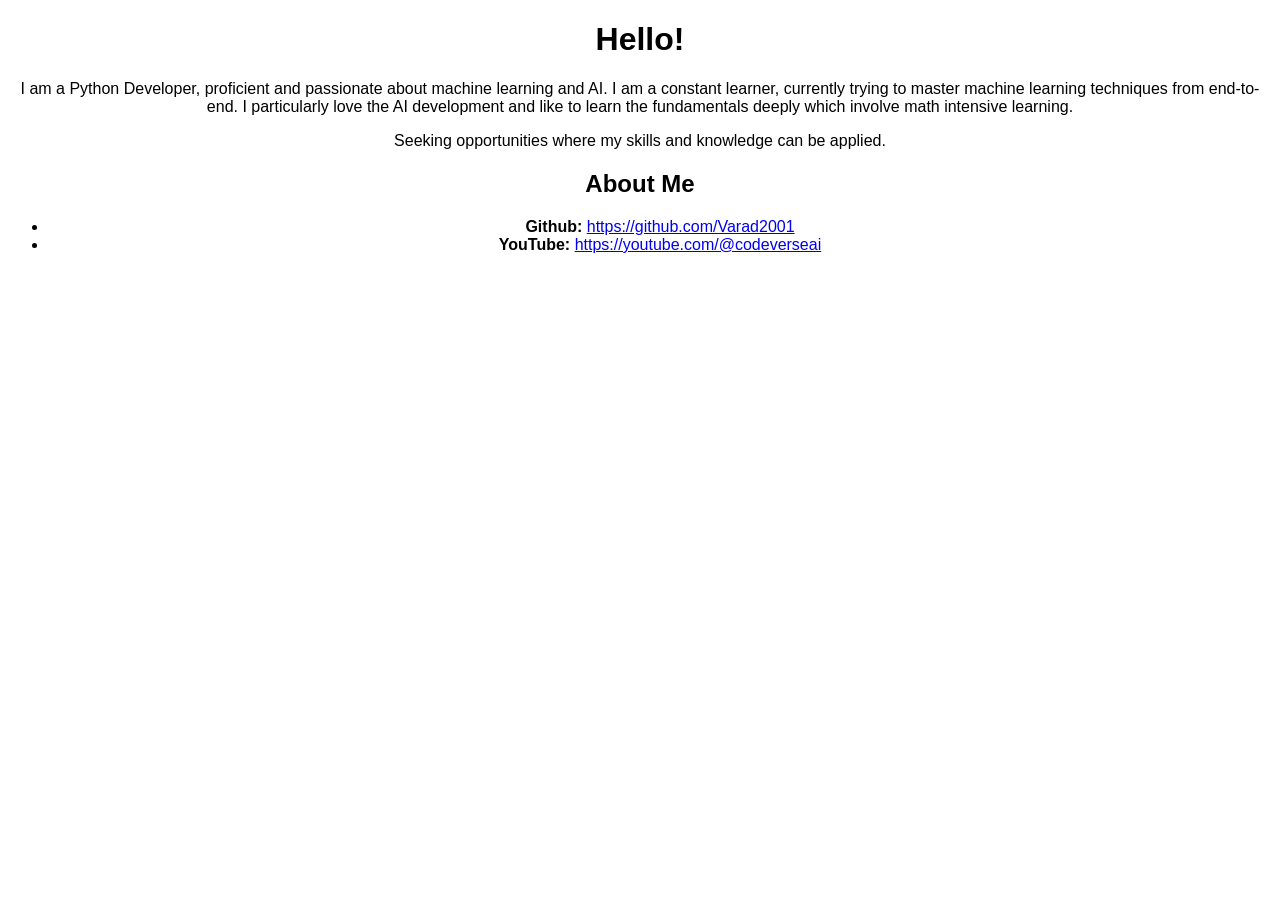
==== index.html @ f90049b8 "basic" ====
<!DOCTYPE html>
<html lang="en">
<head>
    <meta charset="UTF-8">
    <meta name="viewport" content="width=device-width, initial-scale=1.0">
    <title>Varad's Portfolio</title>
    <style>
        body {
            font-family: Arial, sans-serif;
            text-align: center;
        }
    </style>
</head>
<body>
    <h1>Hello!</h1>
    <p>I am a Python Developer, proficient and passionate about machine learning and AI. I am a constant learner, currently trying to master machine learning techniques from end-to-end. I particularly love the AI development and like to learn the fundamentals deeply which involve math intensive learning.</p>
    <p>Seeking opportunities where my skills and knowledge can be applied.</p>
    <h2>About Me</h2>
    <ul>
        <li><strong>Github:</strong> <a href="https://github.com/Varad2001">https://github.com/Varad2001</a></li>
        <li><strong>YouTube:</strong> <a href="https://youtube.com/@codeverseai">https://youtube.com/@codeverseai</a></li>
    </ul>
</body>
</html>
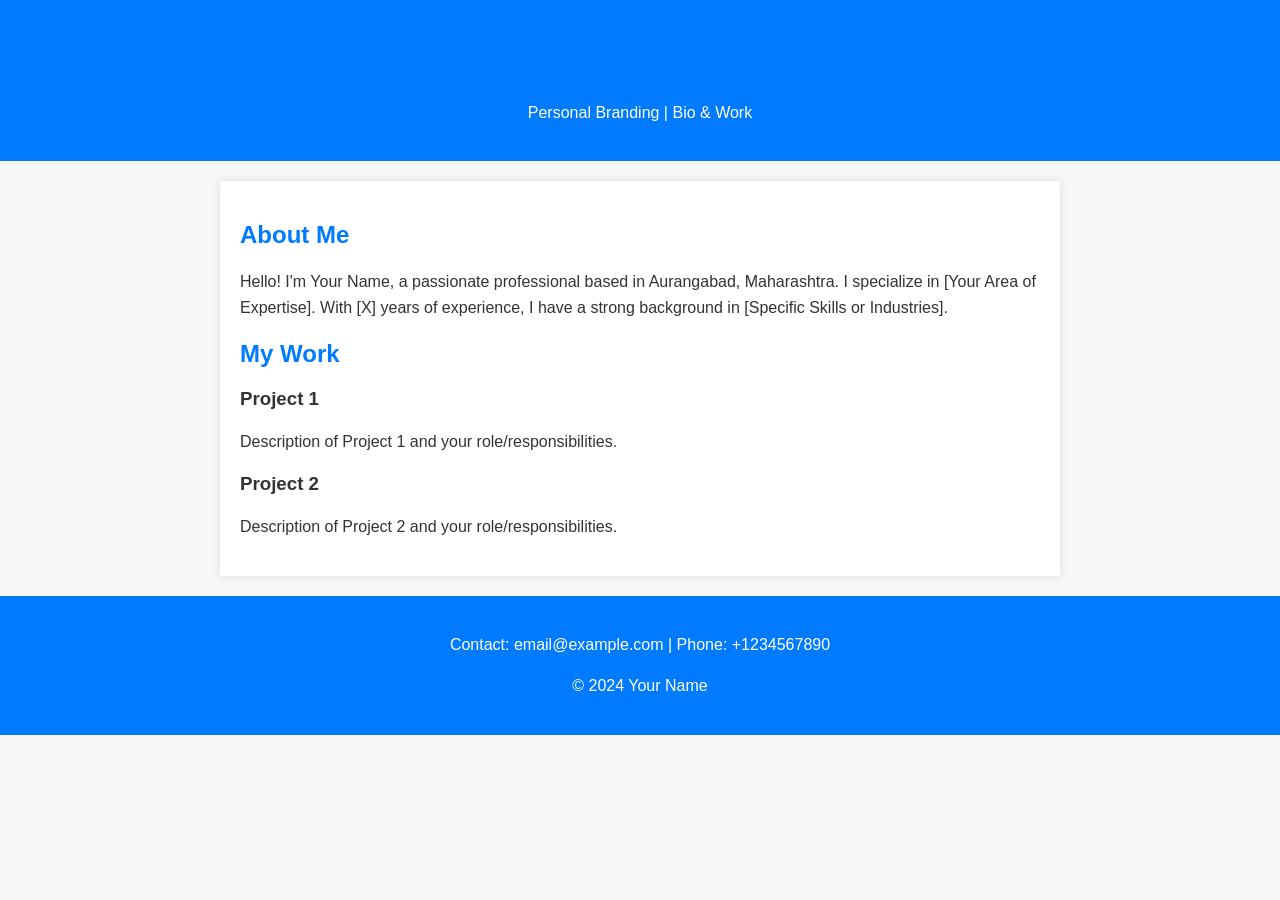
==== commit b72fd7e8: "basic" ====
--- a/index.html
+++ b/index.html
@@ -3,22 +3,73 @@
 <head>
     <meta charset="UTF-8">
     <meta name="viewport" content="width=device-width, initial-scale=1.0">
-    <title>Varad's Portfolio</title>
+    <title>Your Name - Personal Branding</title>
     <style>
         body {
             font-family: Arial, sans-serif;
+            margin: 0;
+            padding: 0;
+            background-color: #f7f7f7;
+            color: #333;
+        }
+        header {
+            background-color: #007bff;
+            color: #fff;
+            padding: 20px;
             text-align: center;
+        }
+        .container {
+            max-width: 800px;
+            margin: 20px auto;
+            padding: 20px;
+            background-color: #fff;
+            box-shadow: 0 0 10px rgba(0, 0, 0, 0.1);
+        }
+        h1, h2 {
+            color: #007bff;
+        }
+        p {
+            line-height: 1.6;
+        }
+        footer {
+            text-align: center;
+            padding: 20px;
+            background-color: #007bff;
+            color: #fff;
         }
     </style>
 </head>
 <body>
-    <h1>Hello!</h1>
-    <p>I am a Python Developer, proficient and passionate about machine learning and AI. I am a constant learner, currently trying to master machine learning techniques from end-to-end. I particularly love the AI development and like to learn the fundamentals deeply which involve math intensive learning.</p>
-    <p>Seeking opportunities where my skills and knowledge can be applied.</p>
-    <h2>About Me</h2>
-    <ul>
-        <li><strong>Github:</strong> <a href="https://github.com/Varad2001">https://github.com/Varad2001</a></li>
-        <li><strong>YouTube:</strong> <a href="https://youtube.com/@codeverseai">https://youtube.com/@codeverseai</a></li>
-    </ul>
+
+<header>
+    <h1>Your Name</h1>
+    <p>Personal Branding | Bio & Work</p>
+</header>
+
+<div class="container">
+    <section>
+        <h2>About Me</h2>
+        <p>Hello! I'm Your Name, a passionate professional based in Aurangabad, Maharashtra. I specialize in [Your Area of Expertise]. With [X] years of experience, I have a strong background in [Specific Skills or Industries].</p>
+    </section>
+
+    <section>
+        <h2>My Work</h2>
+        <div>
+            <h3>Project 1</h3>
+            <p>Description of Project 1 and your role/responsibilities.</p>
+        </div>
+        <div>
+            <h3>Project 2</h3>
+            <p>Description of Project 2 and your role/responsibilities.</p>
+        </div>
+        <!-- Add more projects as needed -->
+    </section>
+</div>
+
+<footer>
+    <p>Contact: email@example.com | Phone: +1234567890</p>
+    <p>&copy; 2024 Your Name</p>
+</footer>
+
 </body>
 </html>
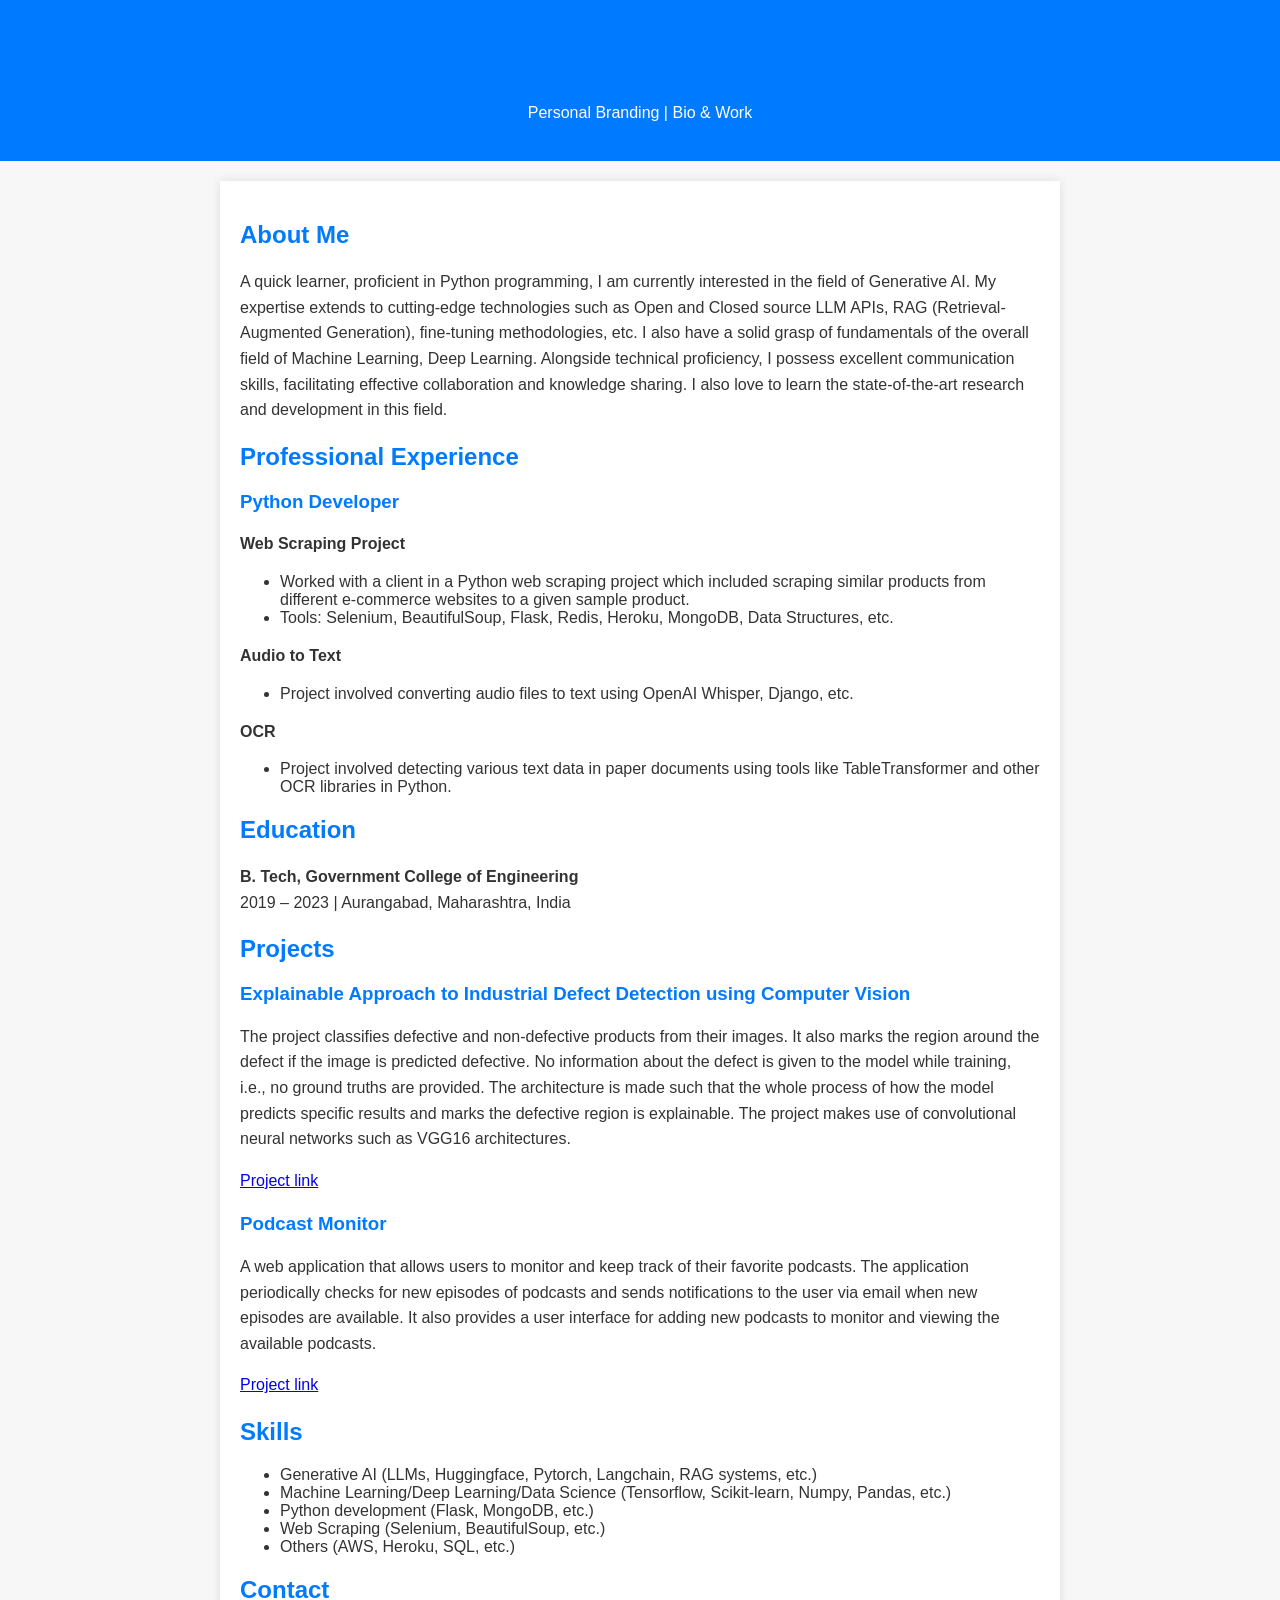
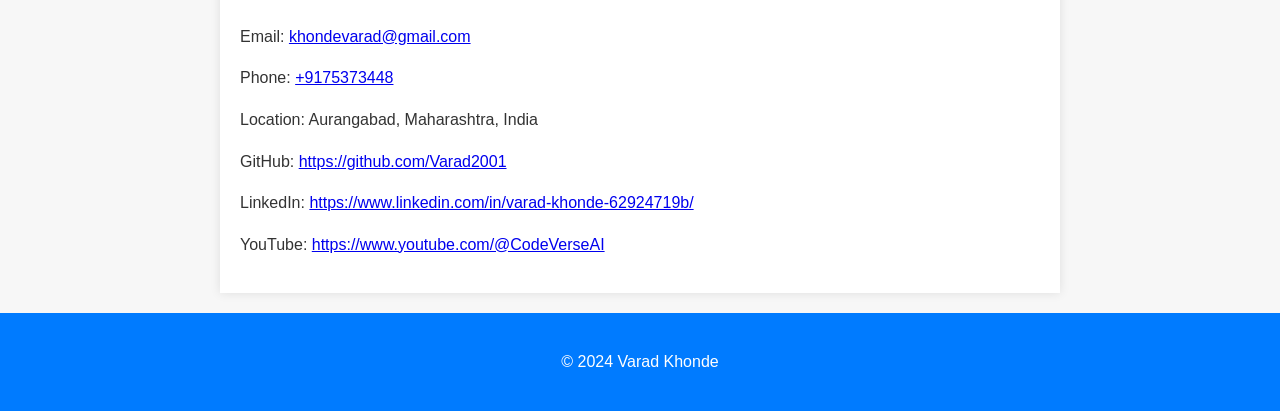
==== commit ca71982c: "basic" ====
--- a/index.html
+++ b/index.html
@@ -3,7 +3,7 @@
 <head>
     <meta charset="UTF-8">
     <meta name="viewport" content="width=device-width, initial-scale=1.0">
-    <title>Your Name - Personal Branding</title>
+    <title>Varad Khonde - Personal Branding</title>
     <style>
         body {
             font-family: Arial, sans-serif;
@@ -25,7 +25,7 @@
             background-color: #fff;
             box-shadow: 0 0 10px rgba(0, 0, 0, 0.1);
         }
-        h1, h2 {
+        h1, h2, h3 {
             color: #007bff;
         }
         p {
@@ -37,38 +37,87 @@
             background-color: #007bff;
             color: #fff;
         }
+        .project, .experience {
+            margin-bottom: 20px;
+        }
     </style>
 </head>
 <body>
 
 <header>
-    <h1>Your Name</h1>
+    <h1>Varad Khonde</h1>
     <p>Personal Branding | Bio & Work</p>
 </header>
 
 <div class="container">
     <section>
         <h2>About Me</h2>
-        <p>Hello! I'm Your Name, a passionate professional based in Aurangabad, Maharashtra. I specialize in [Your Area of Expertise]. With [X] years of experience, I have a strong background in [Specific Skills or Industries].</p>
+        <p>A quick learner, proficient in Python programming, I am currently interested in the field of Generative AI. My expertise extends to cutting-edge technologies such as Open and Closed source LLM APIs, RAG (Retrieval-Augmented Generation), fine-tuning methodologies, etc. I also have a solid grasp of fundamentals of the overall field of Machine Learning, Deep Learning. Alongside technical proficiency, I possess excellent communication skills, facilitating effective collaboration and knowledge sharing. I also love to learn the state-of-the-art research and development in this field.</p>
     </section>
 
     <section>
-        <h2>My Work</h2>
-        <div>
-            <h3>Project 1</h3>
-            <p>Description of Project 1 and your role/responsibilities.</p>
+        <h2>Professional Experience</h2>
+        <div class="experience">
+            <h3>Python Developer</h3>
+            <p><strong>Web Scraping Project</strong></p>
+            <ul>
+                <li>Worked with a client in a Python web scraping project which included scraping similar products from different e-commerce websites to a given sample product.</li>
+                <li>Tools: Selenium, BeautifulSoup, Flask, Redis, Heroku, MongoDB, Data Structures, etc.</li>
+            </ul>
+            <p><strong>Audio to Text</strong></p>
+            <ul>
+                <li>Project involved converting audio files to text using OpenAI Whisper, Django, etc.</li>
+            </ul>
+            <p><strong>OCR</strong></p>
+            <ul>
+                <li>Project involved detecting various text data in paper documents using tools like TableTransformer and other OCR libraries in Python.</li>
+            </ul>
         </div>
-        <div>
-            <h3>Project 2</h3>
-            <p>Description of Project 2 and your role/responsibilities.</p>
+    </section>
+
+    <section>
+        <h2>Education</h2>
+        <p><strong>B. Tech, Government College of Engineering</strong><br>2019 – 2023 | Aurangabad, Maharashtra, India</p>
+    </section>
+
+    <section>
+        <h2>Projects</h2>
+        <div class="project">
+            <h3>Explainable Approach to Industrial Defect Detection using Computer Vision</h3>
+            <p>The project classifies defective and non-defective products from their images. It also marks the region around the defect if the image is predicted defective. No information about the defect is given to the model while training, i.e., no ground truths are provided. The architecture is made such that the whole process of how the model predicts specific results and marks the defective region is explainable. The project makes use of convolutional neural networks such as VGG16 architectures.</p>
+            <p><a href="https://github.com/Varad2001/Defect_detection">Project link</a></p>
         </div>
-        <!-- Add more projects as needed -->
+        <div class="project">
+            <h3>Podcast Monitor</h3>
+            <p>A web application that allows users to monitor and keep track of their favorite podcasts. The application periodically checks for new episodes of podcasts and sends notifications to the user via email when new episodes are available. It also provides a user interface for adding new podcasts to monitor and viewing the available podcasts.</p>
+            <p><a href="https://github.com/Varad2001/PodSum">Project link</a></p>
+        </div>
+    </section>
+
+    <section>
+        <h2>Skills</h2>
+        <ul>
+            <li>Generative AI (LLMs, Huggingface, Pytorch, Langchain, RAG systems, etc.)</li>
+            <li>Machine Learning/Deep Learning/Data Science (Tensorflow, Scikit-learn, Numpy, Pandas, etc.)</li>
+            <li>Python development (Flask, MongoDB, etc.)</li>
+            <li>Web Scraping (Selenium, BeautifulSoup, etc.)</li>
+            <li>Others (AWS, Heroku, SQL, etc.)</li>
+        </ul>
+    </section>
+
+    <section>
+        <h2>Contact</h2>
+        <p>Email: <a href="mailto:khondevarad@gmail.com">khondevarad@gmail.com</a></p>
+        <p>Phone: <a href="tel:+9175373448">+9175373448</a></p>
+        <p>Location: Aurangabad, Maharashtra, India</p>
+        <p>GitHub: <a href="https://github.com/Varad2001">https://github.com/Varad2001</a></p>
+        <p>LinkedIn: <a href="https://www.linkedin.com/in/varad-khonde-62924719b/">https://www.linkedin.com/in/varad-khonde-62924719b/</a></p>
+        <p>YouTube: <a href="https://www.youtube.com/@CodeVerseAI">https://www.youtube.com/@CodeVerseAI</a></p>
     </section>
 </div>
 
 <footer>
-    <p>Contact: email@example.com | Phone: +1234567890</p>
-    <p>&copy; 2024 Your Name</p>
+    <p>&copy; 2024 Varad Khonde</p>
 </footer>
 
 </body>
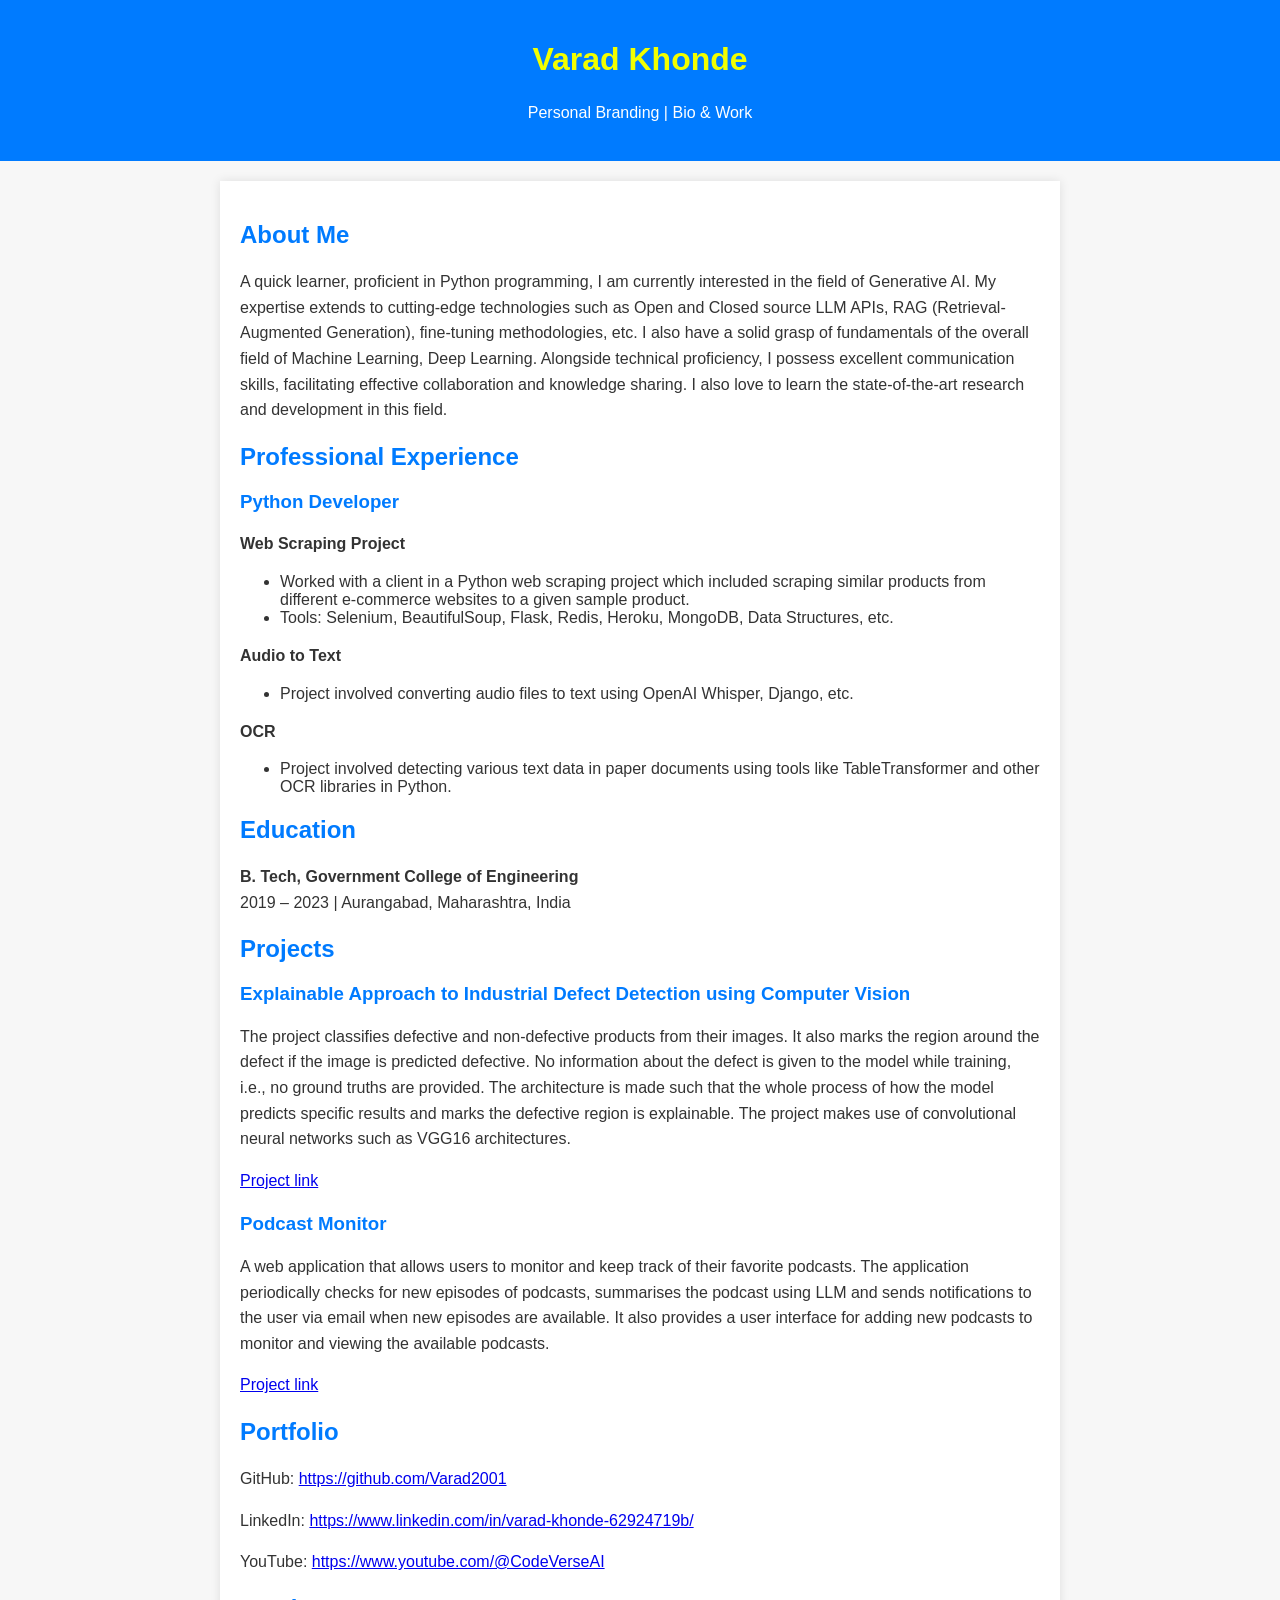
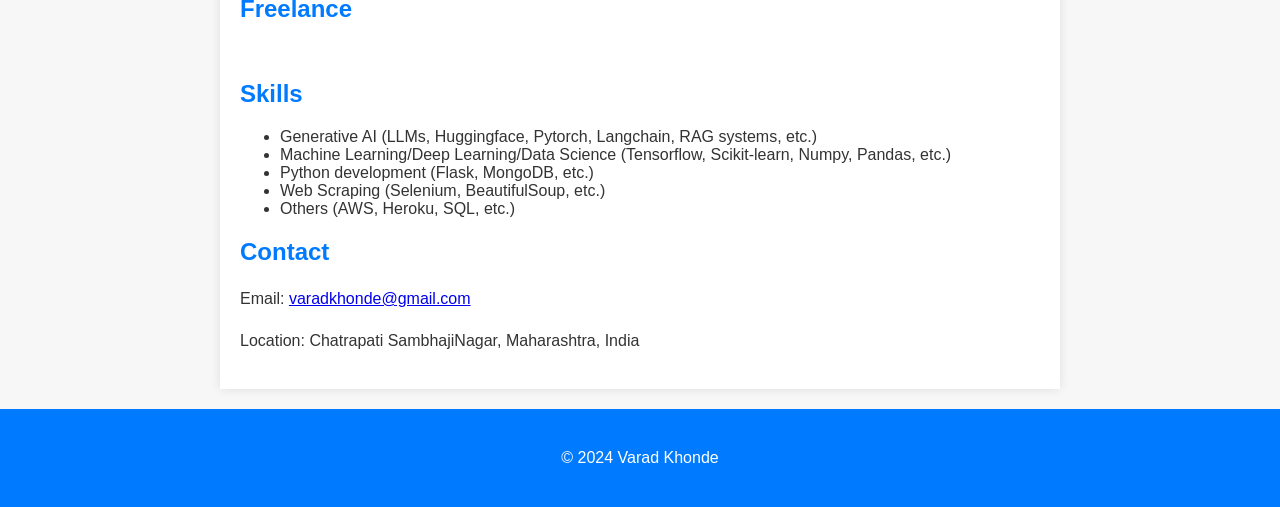
==== commit adfde60e: "fiverr added + layout change" ====
--- a/index.html
+++ b/index.html
@@ -25,7 +25,10 @@
             background-color: #fff;
             box-shadow: 0 0 10px rgba(0, 0, 0, 0.1);
         }
-        h1, h2, h3 {
+        h1 {
+            color: #f2ff00;
+        }
+        h2, h3 {
             color: #007bff;
         }
         p {
@@ -89,10 +92,48 @@
         </div>
         <div class="project">
             <h3>Podcast Monitor</h3>
-            <p>A web application that allows users to monitor and keep track of their favorite podcasts. The application periodically checks for new episodes of podcasts and sends notifications to the user via email when new episodes are available. It also provides a user interface for adding new podcasts to monitor and viewing the available podcasts.</p>
+            <p>A web application that allows users to monitor and keep track of their favorite podcasts. The application periodically checks for new episodes of podcasts, summarises the podcast using LLM and sends notifications to the user via email when new episodes are available. It also provides a user interface for adding new podcasts to monitor and viewing the available podcasts.</p>
             <p><a href="https://github.com/Varad2001/PodSum">Project link</a></p>
         </div>
     </section>
+
+    <section>
+        <h2>Portfolio</h2>
+        <p>GitHub: <a href="https://github.com/Varad2001">https://github.com/Varad2001</a></p>
+        <p>LinkedIn: <a href="https://www.linkedin.com/in/varad-khonde-62924719b/">https://www.linkedin.com/in/varad-khonde-62924719b/</a></p>
+        <p>YouTube: <a href="https://www.youtube.com/@CodeVerseAI">https://www.youtube.com/@CodeVerseAI</a></p>
+    </section>
+
+
+
+    <section>
+        <h2>Freelance</h2>
+        <p>
+            <!-- Put this code anywhere in the body of your page where you want the badge to show up. -->
+
+<div itemscope itemtype='http://schema.org/Person' class='fiverr-seller-widget' style='display: inline-block;'>
+    <a itemprop='url' href=https://www.fiverr.com/varadkhonde rel="nofollow" target="_blank" style='display: inline-block;'>
+       <div class='fiverr-seller-content' id='fiverr-seller-widget-content-1f88afc5-3b7d-4721-945a-3356695b4ba5' itemprop='contentURL' style='display: none;'></div>
+       <div id='fiverr-widget-seller-data' style='display: none;'>
+           <div itemprop='name' >varadkhonde</div>
+           <div itemscope itemtype='http://schema.org/Organization'><span itemprop='name'>Fiverr</span></div>
+           <div itemprop='jobtitle'>Seller</div>
+           <div itemprop='description'>Hey there! I'm Varad Khonde, a Python developer with experience of more than 3 years. I have in depth knowledge of Python. I have worked in many domains such as Generative AI(mostly LLMs), Deep learning and conventional ML solutions, also as web scraping, automation scripts, APIs creation, etc. 
+In brief, I have worked on a variety of tasks and projects in Python. 
+Apart from that, I am fluent in English. And most importantly, I write neat, well documented and scalable code. 
+Let us connect!</div>
+       </div>
+   </a>
+</div>
+
+<script id='fiverr-seller-widget-script-1f88afc5-3b7d-4721-945a-3356695b4ba5' src='https://widgets.fiverr.com/api/v1/seller/varadkhonde?widget_id=1f88afc5-3b7d-4721-945a-3356695b4ba5' data-config='{"category_name":"Programming \u0026 Tech"}' async='true' defer='true'></script>
+
+        </p>
+    </section>
+
+
+
+    
 
     <section>
         <h2>Skills</h2>
@@ -107,12 +148,9 @@
 
     <section>
         <h2>Contact</h2>
-        <p>Email: <a href="mailto:khondevarad@gmail.com">khondevarad@gmail.com</a></p>
-        <p>Phone: <a href="tel:+9175373448">+9175373448</a></p>
-        <p>Location: Aurangabad, Maharashtra, India</p>
-        <p>GitHub: <a href="https://github.com/Varad2001">https://github.com/Varad2001</a></p>
-        <p>LinkedIn: <a href="https://www.linkedin.com/in/varad-khonde-62924719b/">https://www.linkedin.com/in/varad-khonde-62924719b/</a></p>
-        <p>YouTube: <a href="https://www.youtube.com/@CodeVerseAI">https://www.youtube.com/@CodeVerseAI</a></p>
+        <p>Email: <a href="mailto:khondevarad@gmail.com">varadkhonde@gmail.com</a></p>
+        <p>Location: Chatrapati SambhajiNagar, Maharashtra, India</p>
+        
     </section>
 </div>
 
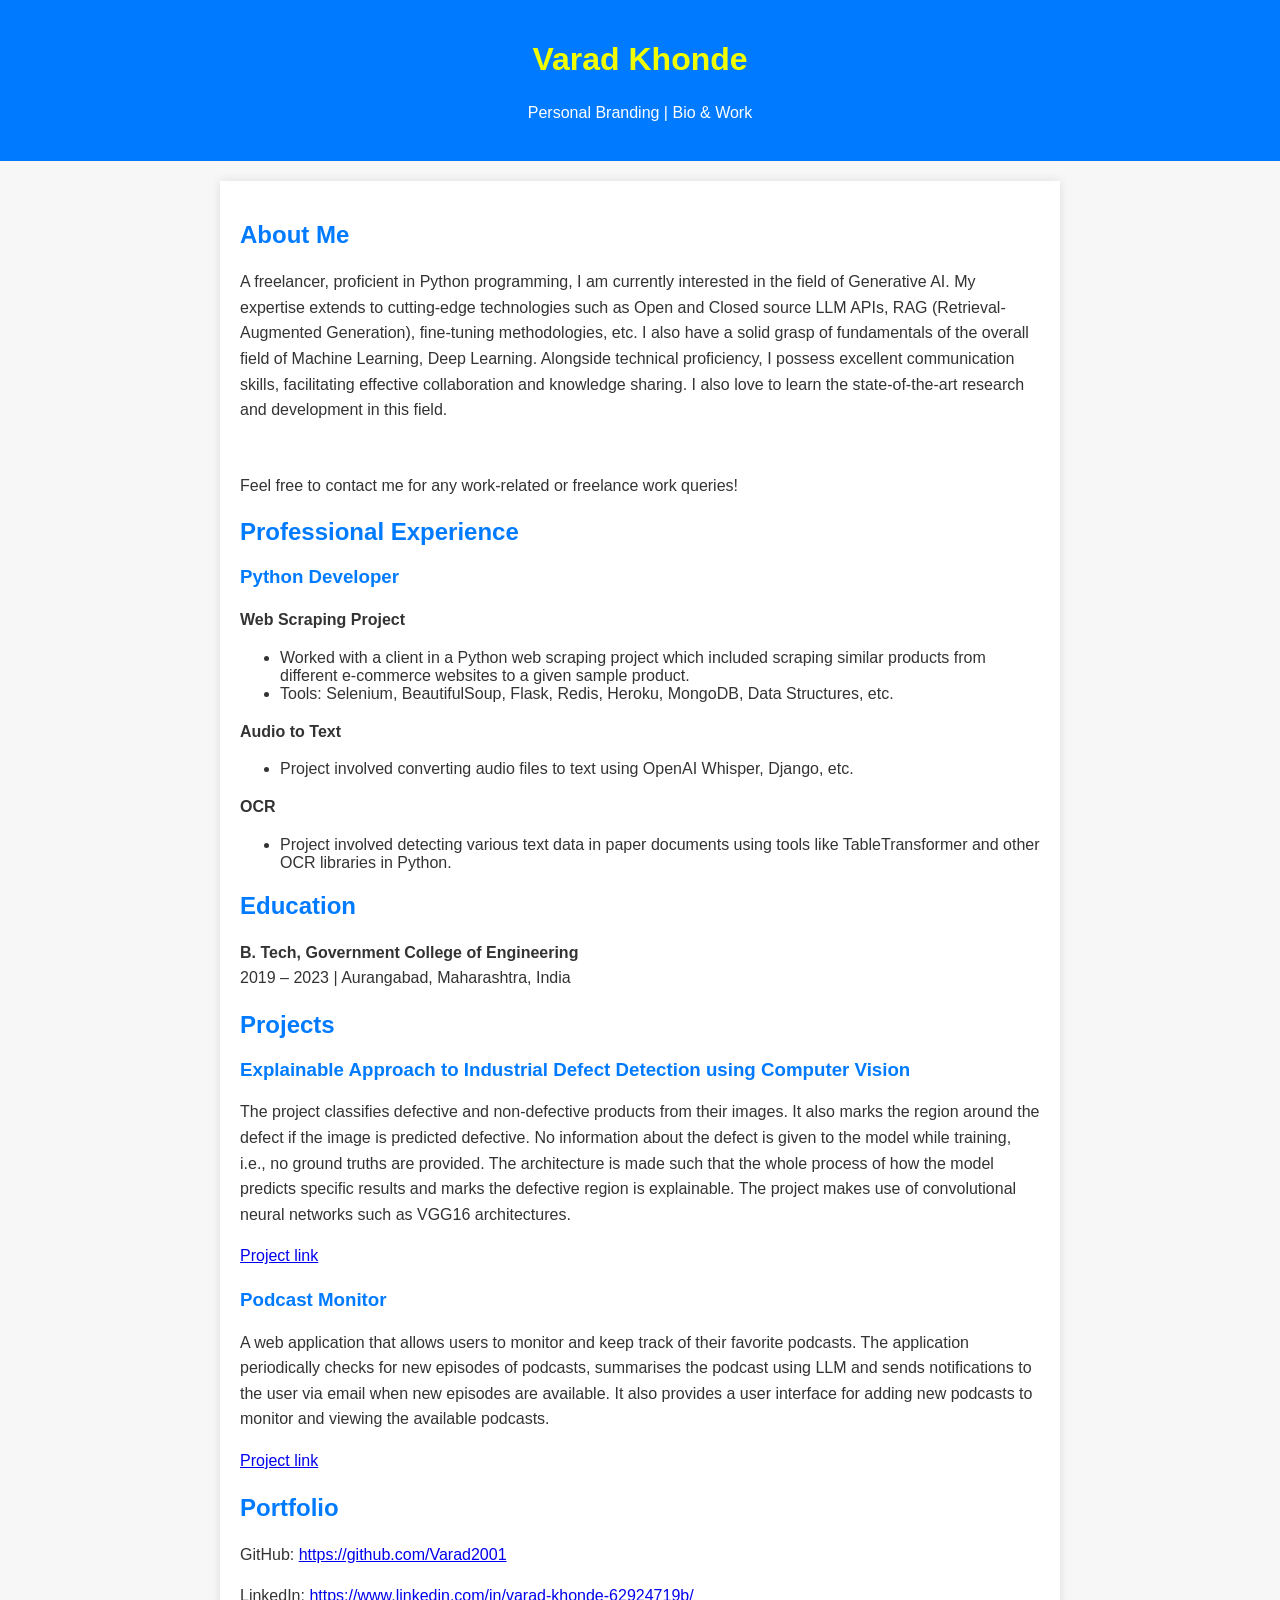
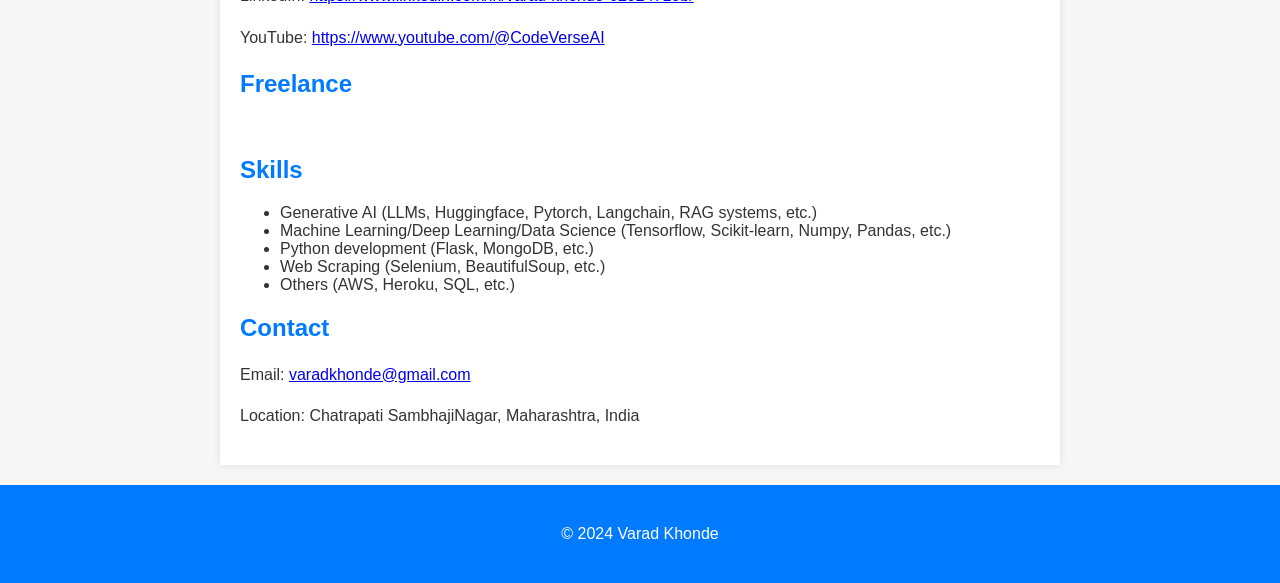
==== commit b0dd2199: "freelance line added" ====
--- a/index.html
+++ b/index.html
@@ -55,7 +55,9 @@
 <div class="container">
     <section>
         <h2>About Me</h2>
-        <p>A quick learner, proficient in Python programming, I am currently interested in the field of Generative AI. My expertise extends to cutting-edge technologies such as Open and Closed source LLM APIs, RAG (Retrieval-Augmented Generation), fine-tuning methodologies, etc. I also have a solid grasp of fundamentals of the overall field of Machine Learning, Deep Learning. Alongside technical proficiency, I possess excellent communication skills, facilitating effective collaboration and knowledge sharing. I also love to learn the state-of-the-art research and development in this field.</p>
+        <p>A freelancer, proficient in Python programming, I am currently interested in the field of Generative AI. My expertise extends to cutting-edge technologies such as Open and Closed source LLM APIs, RAG (Retrieval-Augmented Generation), fine-tuning methodologies, etc. I also have a solid grasp of fundamentals of the overall field of Machine Learning, Deep Learning. Alongside technical proficiency, I possess excellent communication skills, facilitating effective collaboration and knowledge sharing. I also love to learn the state-of-the-art research and development in this field.</p>
+    <br>
+        <p> Feel free to contact me for any work-related or freelance work queries!</p>
     </section>
 
     <section>
@@ -133,7 +135,7 @@
 
 
 
-    
+
 
     <section>
         <h2>Skills</h2>
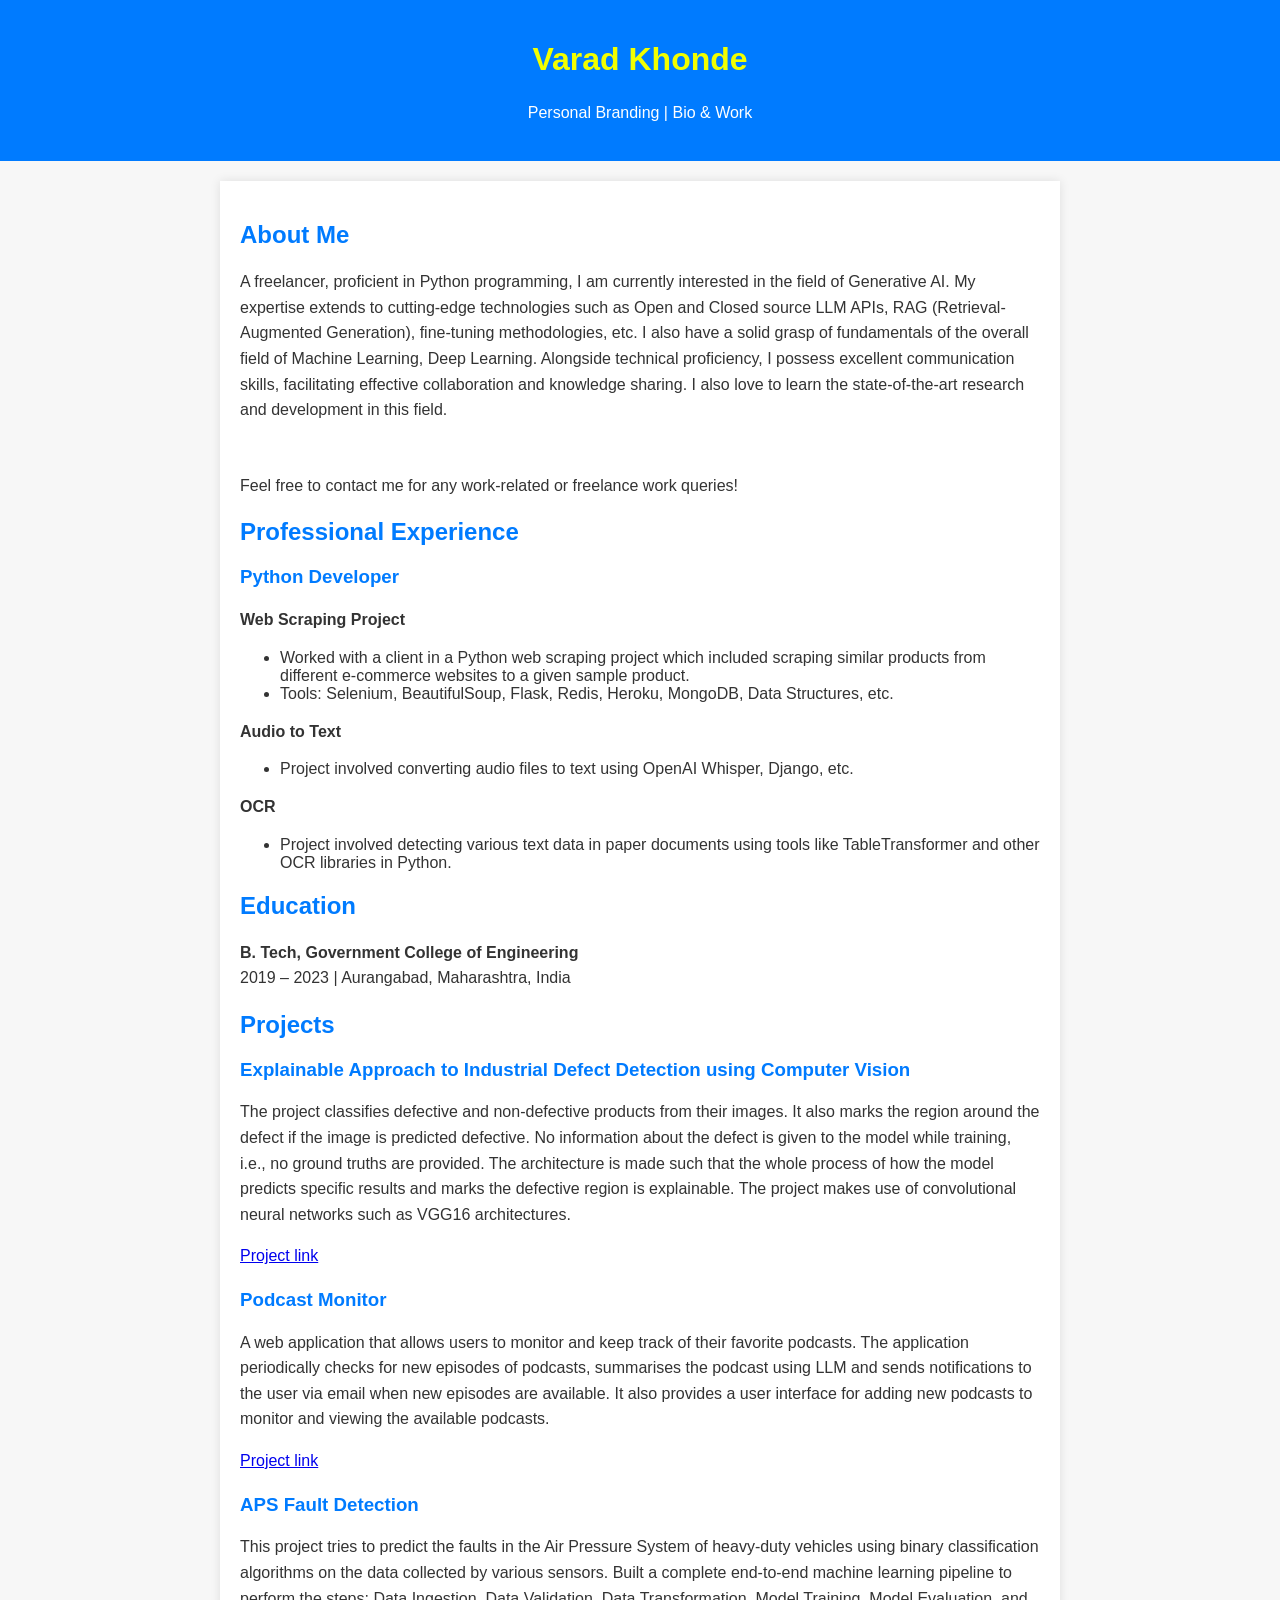
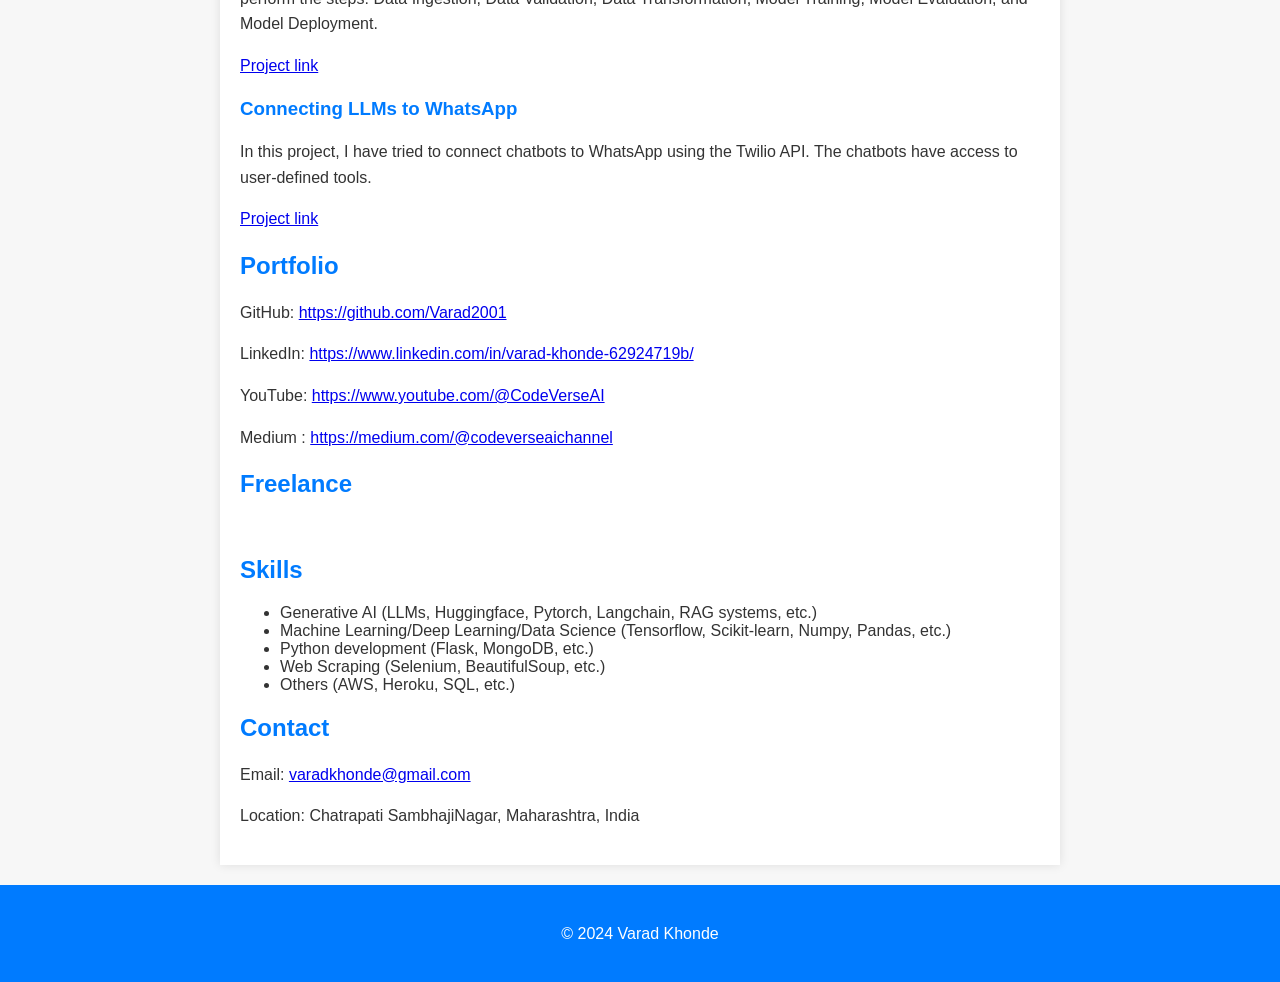
==== commit 14c7b7fc: "new projects added" ====
--- a/index.html
+++ b/index.html
@@ -97,6 +97,17 @@
             <p>A web application that allows users to monitor and keep track of their favorite podcasts. The application periodically checks for new episodes of podcasts, summarises the podcast using LLM and sends notifications to the user via email when new episodes are available. It also provides a user interface for adding new podcasts to monitor and viewing the available podcasts.</p>
             <p><a href="https://github.com/Varad2001/PodSum">Project link</a></p>
         </div>
+
+        <div class="project">
+            <h3>APS Fault Detection</h3>
+            <p>This project tries to predict the faults in the Air Pressure System of heavy-duty vehicles using binary classification algorithms on the data collected by various sensors. Built a complete end-to-end machine learning pipeline to perform the steps: Data Ingestion, Data Validation, Data Transformation, Model Training, Model Evaluation, and Model Deployment.</p>
+            <p><a href="https://github.com/Varad2001/aps-fault-detection">Project link</a></p>
+        </div>
+        <div class="project">
+            <h3>Connecting LLMs to WhatsApp</h3>
+            <p>In this project, I have tried to connect chatbots to WhatsApp using the Twilio API. The chatbots have access to user-defined tools.</p>
+            <p><a href="https://github.com/Varad2001/whatsapp-chatbot/tree/readme">Project link</a></p>
+        </div>
     </section>
 
     <section>
@@ -104,6 +115,7 @@
         <p>GitHub: <a href="https://github.com/Varad2001">https://github.com/Varad2001</a></p>
         <p>LinkedIn: <a href="https://www.linkedin.com/in/varad-khonde-62924719b/">https://www.linkedin.com/in/varad-khonde-62924719b/</a></p>
         <p>YouTube: <a href="https://www.youtube.com/@CodeVerseAI">https://www.youtube.com/@CodeVerseAI</a></p>
+        <p>Medium : <a href="https://medium.com/@codeverseaichannel">https://medium.com/@codeverseaichannel</a></p>
     </section>
 
 
@@ -150,7 +162,7 @@
 
     <section>
         <h2>Contact</h2>
-        <p>Email: <a href="mailto:khondevarad@gmail.com">varadkhonde@gmail.com</a></p>
+        <p>Email: <a href="mailto:varadkhonde@gmail.com">varadkhonde@gmail.com</a></p>
         <p>Location: Chatrapati SambhajiNagar, Maharashtra, India</p>
         
     </section>
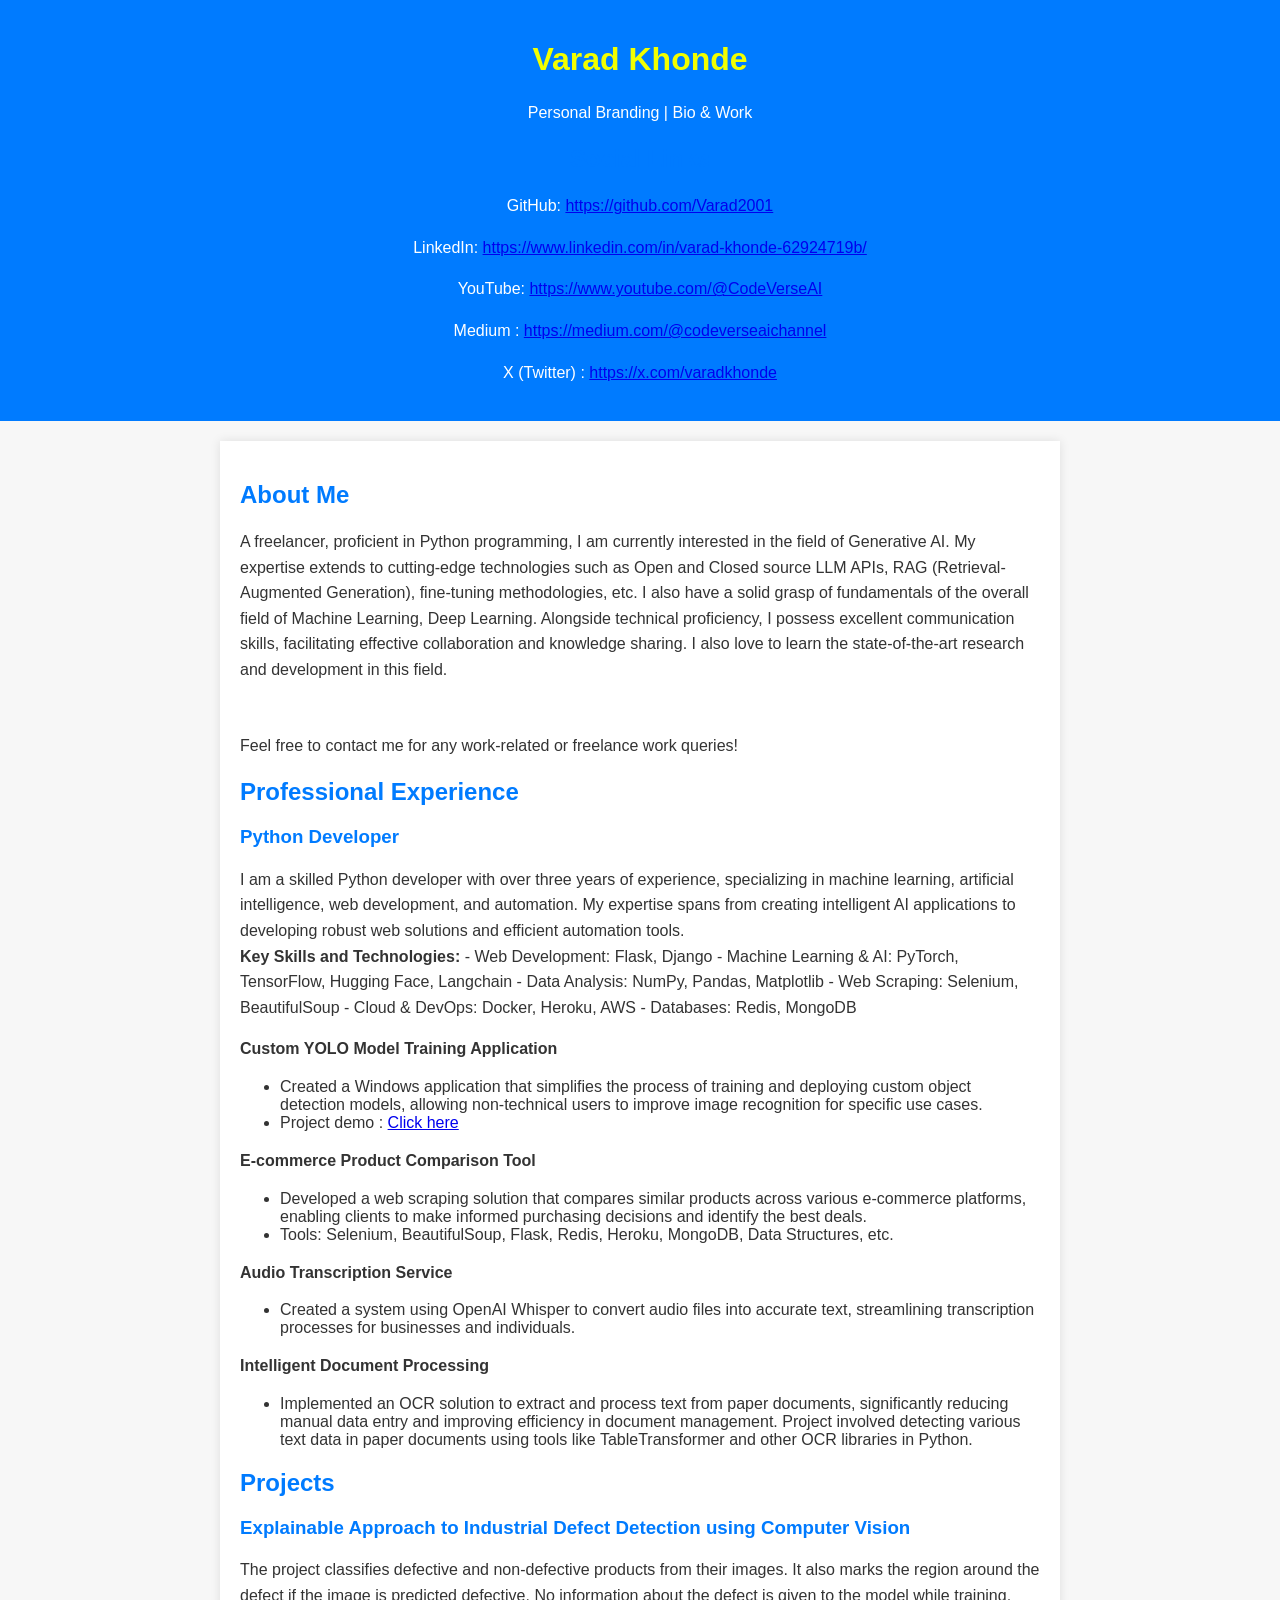
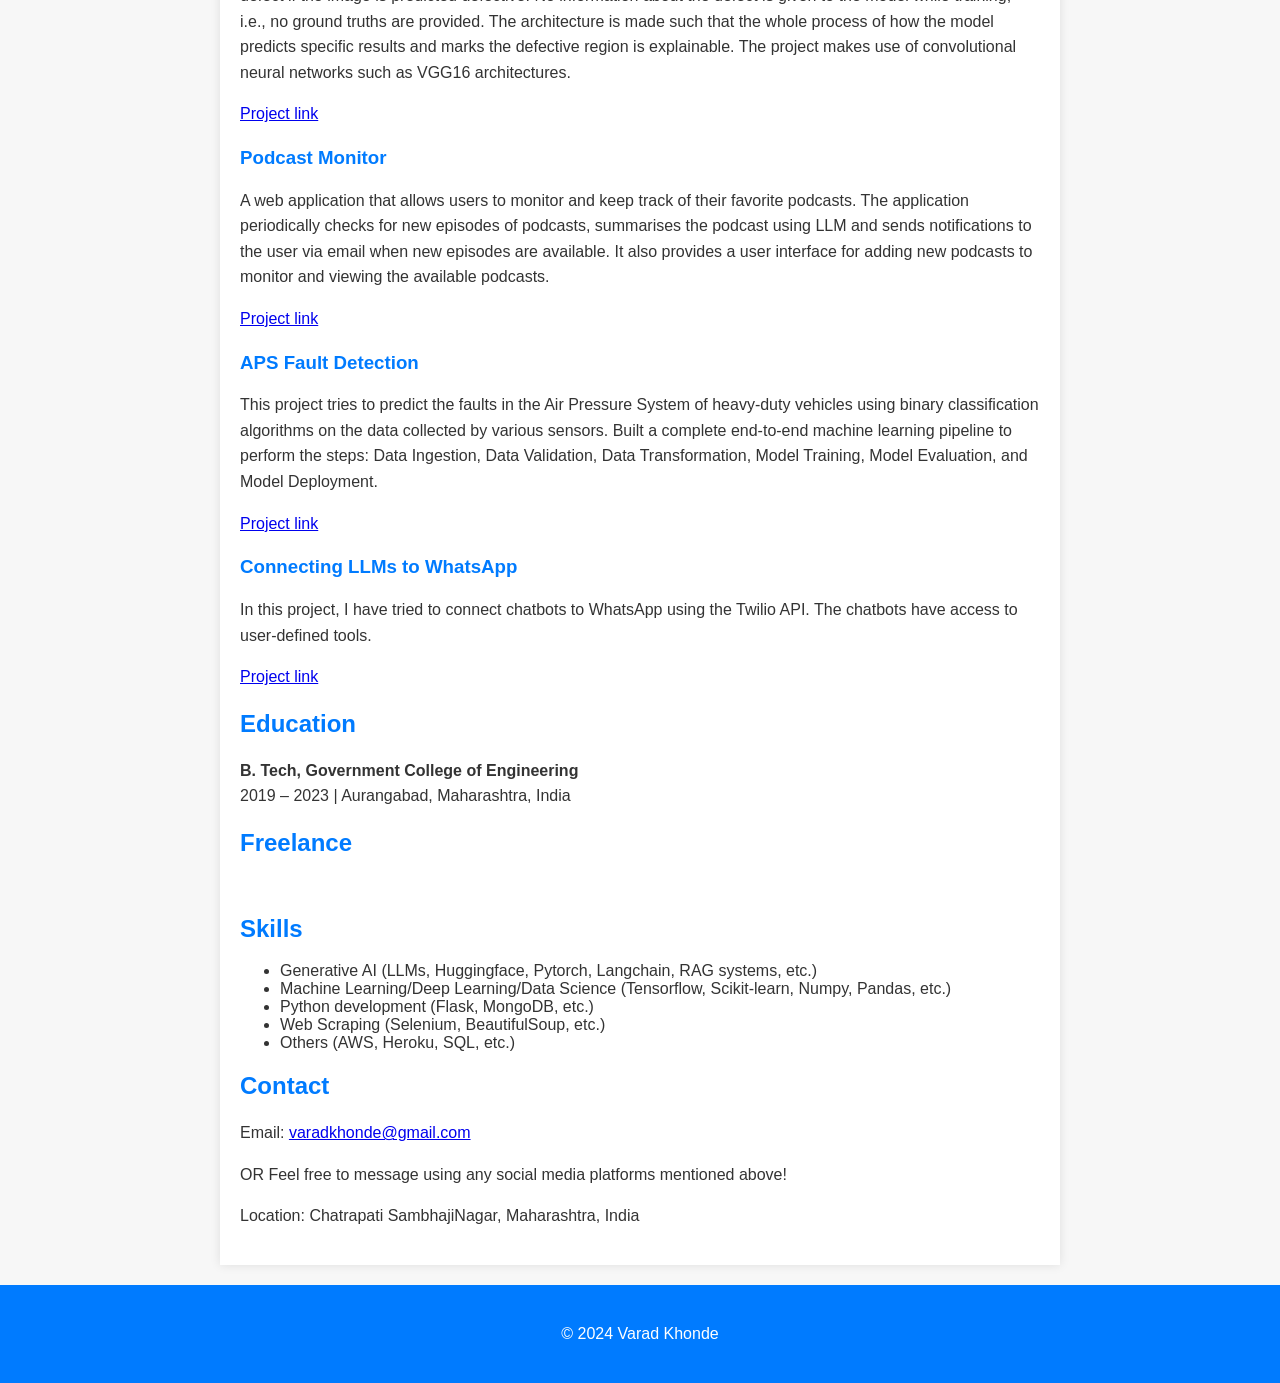
==== commit 9d5dd01b: "yolo project + x profile + work experience description added" ====
--- a/index.html
+++ b/index.html
@@ -50,6 +50,17 @@
 <header>
     <h1>Varad Khonde</h1>
     <p>Personal Branding | Bio & Work</p>
+
+
+    <section>
+        <h2>Social Links</h2>
+        <p>GitHub: <a href="https://github.com/Varad2001">https://github.com/Varad2001</a></p>
+        <p>LinkedIn: <a href="https://www.linkedin.com/in/varad-khonde-62924719b/">https://www.linkedin.com/in/varad-khonde-62924719b/</a></p>
+        <p>YouTube: <a href="https://www.youtube.com/@CodeVerseAI">https://www.youtube.com/@CodeVerseAI</a></p>
+        <p>Medium : <a href="https://medium.com/@codeverseaichannel">https://medium.com/@codeverseaichannel</a></p>
+        <p>X (Twitter) : <a href="https://x.com/varadkhonde">https://x.com/varadkhonde</a></p>
+    </section>
+
 </header>
 
 <div class="container">
@@ -62,60 +73,69 @@
 
     <section>
         <h2>Professional Experience</h2>
+        <h3>Python Developer</h3>
+        <p>I am a skilled Python developer with over three years of experience, specializing in machine learning, artificial intelligence, web development, and automation. My expertise spans from creating intelligent AI applications to developing robust web solutions and efficient automation tools.
+            <br>
+            <b>Key Skills and Technologies:</b>
+            - Web Development: Flask, Django
+            - Machine Learning & AI: PyTorch, TensorFlow, Hugging Face, Langchain
+            - Data Analysis: NumPy, Pandas, Matplotlib
+            - Web Scraping: Selenium, BeautifulSoup
+            - Cloud & DevOps: Docker, Heroku, AWS
+            - Databases: Redis, MongoDB
+        </p>
         <div class="experience">
-            <h3>Python Developer</h3>
-            <p><strong>Web Scraping Project</strong></p>
+            <p><strong>Custom YOLO Model Training Application</strong></p>
             <ul>
-                <li>Worked with a client in a Python web scraping project which included scraping similar products from different e-commerce websites to a given sample product.</li>
+                <li>   Created a Windows application that simplifies the process of training and deploying custom object detection models, allowing non-technical users to improve image recognition for specific use cases.
+                </li>
+                <li>Project demo : <a href="https://drive.google.com/file/d/1XH6totKKmGNSdBGHoIQuI2ouiT0wNDwo/view?usp=sharing">Click here</a></li>
+            </ul>
+            <p><strong>E-commerce Product Comparison Tool</strong></p>
+            <ul>
+                <li>   Developed a web scraping solution that compares similar products across various e-commerce platforms, enabling clients to make informed purchasing decisions and identify the best deals.</li>
                 <li>Tools: Selenium, BeautifulSoup, Flask, Redis, Heroku, MongoDB, Data Structures, etc.</li>
             </ul>
-            <p><strong>Audio to Text</strong></p>
+            <p><strong>Audio Transcription Service</strong></p>
             <ul>
-                <li>Project involved converting audio files to text using OpenAI Whisper, Django, etc.</li>
+                <li>   Created a system using OpenAI Whisper to convert audio files into accurate text, streamlining transcription processes for businesses and individuals.</li>
             </ul>
-            <p><strong>OCR</strong></p>
+            <p><strong>Intelligent Document Processing</strong></p>
             <ul>
-                <li>Project involved detecting various text data in paper documents using tools like TableTransformer and other OCR libraries in Python.</li>
+                <li>Implemented an OCR solution to extract and process text from paper documents, significantly reducing manual data entry and improving efficiency in document management. Project involved detecting various text data in paper documents using tools like TableTransformer and other OCR libraries in Python.</li>
             </ul>
         </div>
     </section>
 
     <section>
-        <h2>Education</h2>
-        <p><strong>B. Tech, Government College of Engineering</strong><br>2019 – 2023 | Aurangabad, Maharashtra, India</p>
-    </section>
-
-    <section>
         <h2>Projects</h2>
         <div class="project">
-            <h3>Explainable Approach to Industrial Defect Detection using Computer Vision</h3>
+            <h3><b>Explainable Approach to Industrial Defect Detection using Computer Vision</b></h3>
             <p>The project classifies defective and non-defective products from their images. It also marks the region around the defect if the image is predicted defective. No information about the defect is given to the model while training, i.e., no ground truths are provided. The architecture is made such that the whole process of how the model predicts specific results and marks the defective region is explainable. The project makes use of convolutional neural networks such as VGG16 architectures.</p>
             <p><a href="https://github.com/Varad2001/Defect_detection">Project link</a></p>
         </div>
         <div class="project">
-            <h3>Podcast Monitor</h3>
+            <h3><b>Podcast Monitor</b></h3>
             <p>A web application that allows users to monitor and keep track of their favorite podcasts. The application periodically checks for new episodes of podcasts, summarises the podcast using LLM and sends notifications to the user via email when new episodes are available. It also provides a user interface for adding new podcasts to monitor and viewing the available podcasts.</p>
             <p><a href="https://github.com/Varad2001/PodSum">Project link</a></p>
         </div>
 
         <div class="project">
-            <h3>APS Fault Detection</h3>
+            <h3><b>APS Fault Detection</b></h3>
             <p>This project tries to predict the faults in the Air Pressure System of heavy-duty vehicles using binary classification algorithms on the data collected by various sensors. Built a complete end-to-end machine learning pipeline to perform the steps: Data Ingestion, Data Validation, Data Transformation, Model Training, Model Evaluation, and Model Deployment.</p>
             <p><a href="https://github.com/Varad2001/aps-fault-detection">Project link</a></p>
         </div>
         <div class="project">
-            <h3>Connecting LLMs to WhatsApp</h3>
+            <h3><b>Connecting LLMs to WhatsApp</b></h3>
             <p>In this project, I have tried to connect chatbots to WhatsApp using the Twilio API. The chatbots have access to user-defined tools.</p>
             <p><a href="https://github.com/Varad2001/whatsapp-chatbot/tree/readme">Project link</a></p>
         </div>
     </section>
 
+
     <section>
-        <h2>Portfolio</h2>
-        <p>GitHub: <a href="https://github.com/Varad2001">https://github.com/Varad2001</a></p>
-        <p>LinkedIn: <a href="https://www.linkedin.com/in/varad-khonde-62924719b/">https://www.linkedin.com/in/varad-khonde-62924719b/</a></p>
-        <p>YouTube: <a href="https://www.youtube.com/@CodeVerseAI">https://www.youtube.com/@CodeVerseAI</a></p>
-        <p>Medium : <a href="https://medium.com/@codeverseaichannel">https://medium.com/@codeverseaichannel</a></p>
+        <h2>Education</h2>
+        <p><strong>B. Tech, Government College of Engineering</strong><br>2019 – 2023 | Aurangabad, Maharashtra, India</p>
     </section>
 
 
@@ -163,6 +183,7 @@
     <section>
         <h2>Contact</h2>
         <p>Email: <a href="mailto:varadkhonde@gmail.com">varadkhonde@gmail.com</a></p>
+        <p>OR Feel free to message using any social media platforms mentioned above!</p>
         <p>Location: Chatrapati SambhajiNagar, Maharashtra, India</p>
         
     </section>
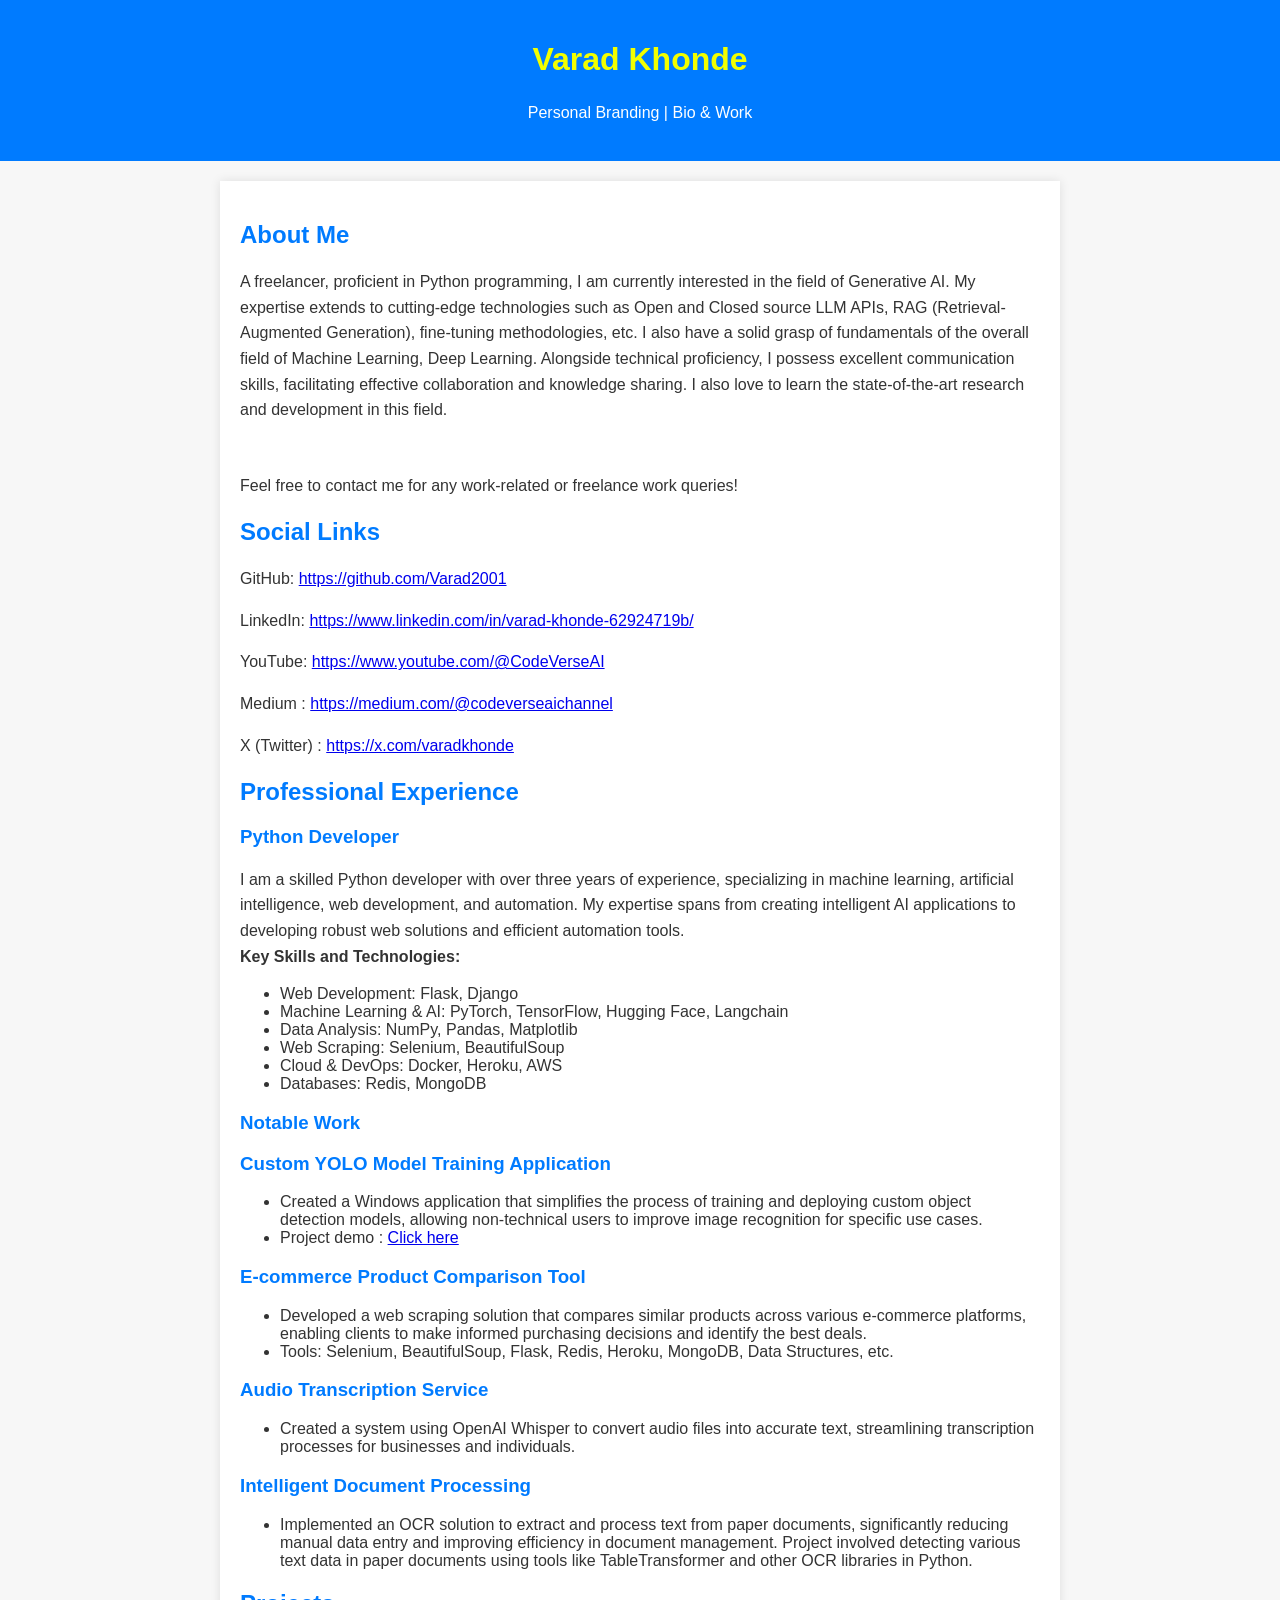
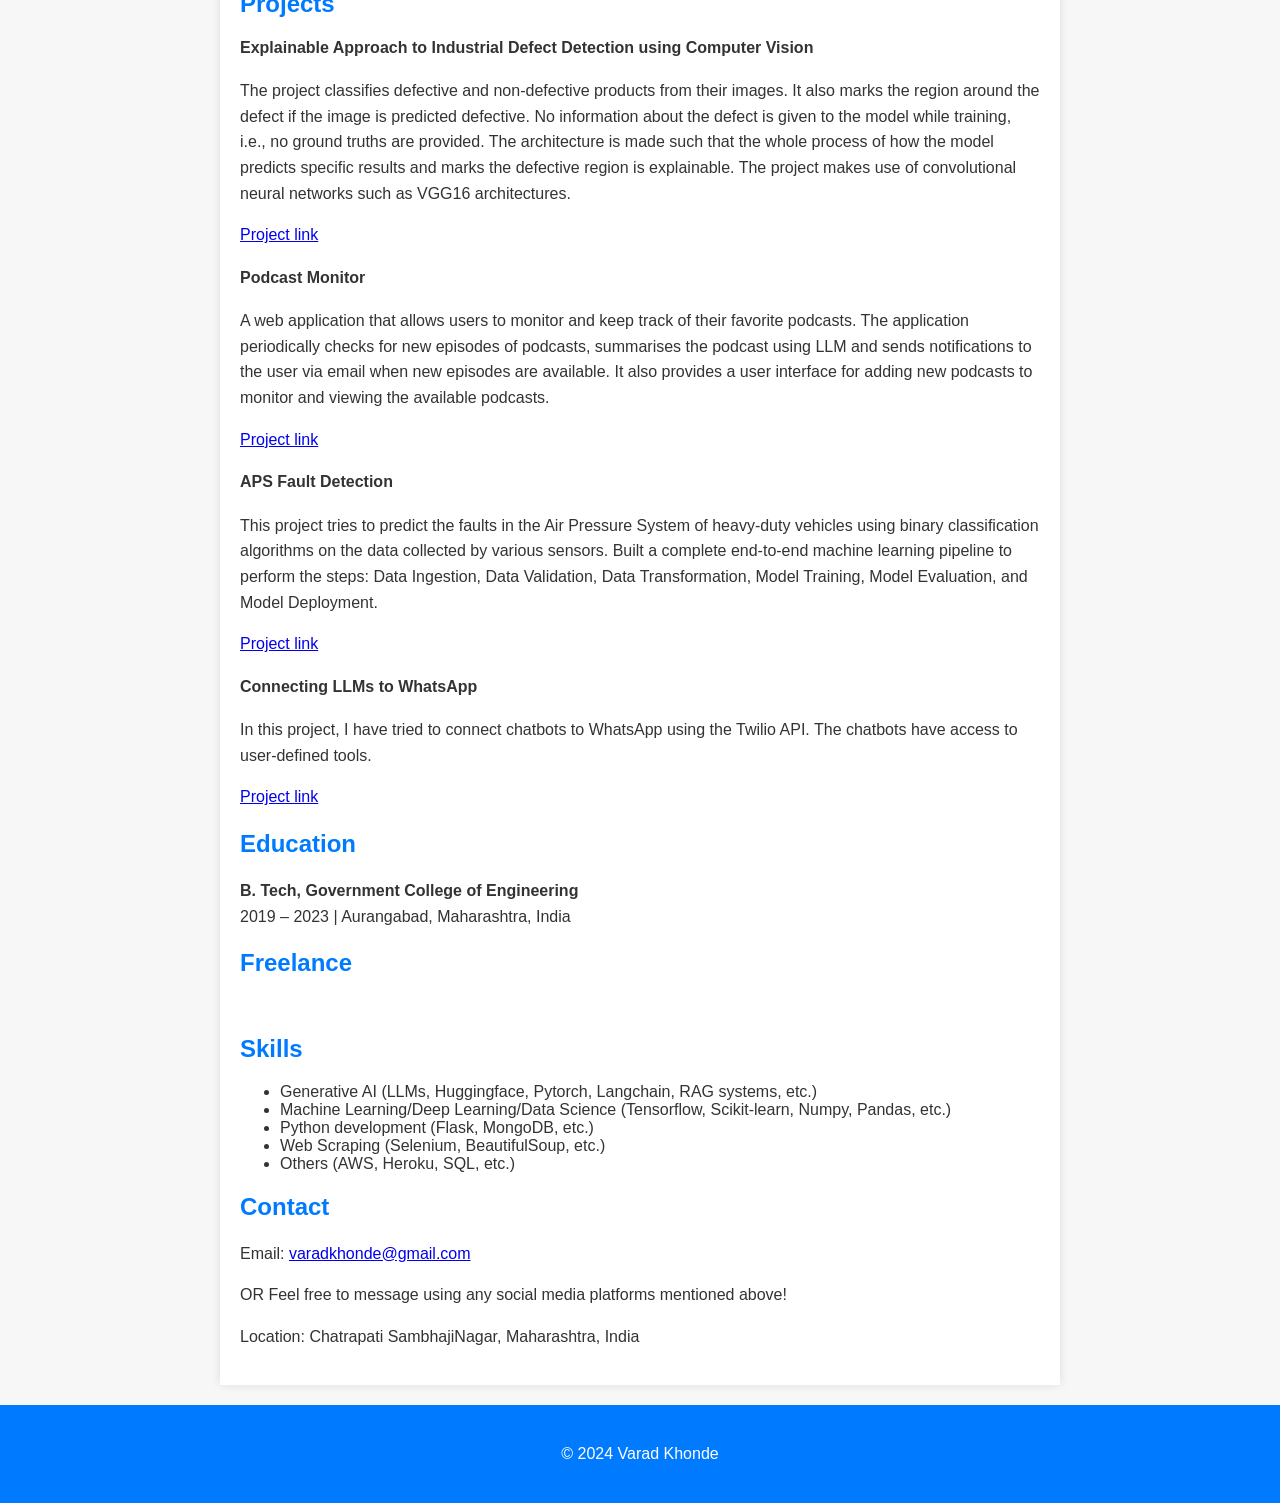
==== commit 0c15bc9c: "yolo project + x profile + work experience description added" ====
--- a/index.html
+++ b/index.html
@@ -52,6 +52,17 @@
     <p>Personal Branding | Bio & Work</p>
 
 
+</header>
+
+<div class="container">
+    <section>
+        <h2>About Me</h2>
+        <p>A freelancer, proficient in Python programming, I am currently interested in the field of Generative AI. My expertise extends to cutting-edge technologies such as Open and Closed source LLM APIs, RAG (Retrieval-Augmented Generation), fine-tuning methodologies, etc. I also have a solid grasp of fundamentals of the overall field of Machine Learning, Deep Learning. Alongside technical proficiency, I possess excellent communication skills, facilitating effective collaboration and knowledge sharing. I also love to learn the state-of-the-art research and development in this field.</p>
+    <br>
+        <p> Feel free to contact me for any work-related or freelance work queries!</p>
+    </section>
+
+
     <section>
         <h2>Social Links</h2>
         <p>GitHub: <a href="https://github.com/Varad2001">https://github.com/Varad2001</a></p>
@@ -61,46 +72,40 @@
         <p>X (Twitter) : <a href="https://x.com/varadkhonde">https://x.com/varadkhonde</a></p>
     </section>
 
-</header>
-
-<div class="container">
-    <section>
-        <h2>About Me</h2>
-        <p>A freelancer, proficient in Python programming, I am currently interested in the field of Generative AI. My expertise extends to cutting-edge technologies such as Open and Closed source LLM APIs, RAG (Retrieval-Augmented Generation), fine-tuning methodologies, etc. I also have a solid grasp of fundamentals of the overall field of Machine Learning, Deep Learning. Alongside technical proficiency, I possess excellent communication skills, facilitating effective collaboration and knowledge sharing. I also love to learn the state-of-the-art research and development in this field.</p>
-    <br>
-        <p> Feel free to contact me for any work-related or freelance work queries!</p>
-    </section>
 
     <section>
         <h2>Professional Experience</h2>
         <h3>Python Developer</h3>
         <p>I am a skilled Python developer with over three years of experience, specializing in machine learning, artificial intelligence, web development, and automation. My expertise spans from creating intelligent AI applications to developing robust web solutions and efficient automation tools.
             <br>
-            <b>Key Skills and Technologies:</b>
-            - Web Development: Flask, Django
-            - Machine Learning & AI: PyTorch, TensorFlow, Hugging Face, Langchain
-            - Data Analysis: NumPy, Pandas, Matplotlib
-            - Web Scraping: Selenium, BeautifulSoup
-            - Cloud & DevOps: Docker, Heroku, AWS
-            - Databases: Redis, MongoDB
+            <b>Key Skills and Technologies:</b><br>
+            <ul> 
+                <li>Web Development: Flask, Django</li>
+            <li> Machine Learning & AI: PyTorch, TensorFlow, Hugging Face, Langchain</li>
+            <li> Data Analysis: NumPy, Pandas, Matplotlib</li>
+            <li> Web Scraping: Selenium, BeautifulSoup</li>
+            <li> Cloud & DevOps: Docker, Heroku, AWS</li>
+            <li> Databases: Redis, MongoDB</li>
+        </ul>
         </p>
+        <h3>Notable Work</h3>
         <div class="experience">
-            <p><strong>Custom YOLO Model Training Application</strong></p>
+            <h3><strong>Custom YOLO Model Training Application</strong></h3>
             <ul>
                 <li>   Created a Windows application that simplifies the process of training and deploying custom object detection models, allowing non-technical users to improve image recognition for specific use cases.
                 </li>
                 <li>Project demo : <a href="https://drive.google.com/file/d/1XH6totKKmGNSdBGHoIQuI2ouiT0wNDwo/view?usp=sharing">Click here</a></li>
             </ul>
-            <p><strong>E-commerce Product Comparison Tool</strong></p>
+            <h3><strong>E-commerce Product Comparison Tool</strong></h3>
             <ul>
                 <li>   Developed a web scraping solution that compares similar products across various e-commerce platforms, enabling clients to make informed purchasing decisions and identify the best deals.</li>
                 <li>Tools: Selenium, BeautifulSoup, Flask, Redis, Heroku, MongoDB, Data Structures, etc.</li>
             </ul>
-            <p><strong>Audio Transcription Service</strong></p>
+            <h3><strong>Audio Transcription Service</strong></h3>
             <ul>
                 <li>   Created a system using OpenAI Whisper to convert audio files into accurate text, streamlining transcription processes for businesses and individuals.</li>
             </ul>
-            <p><strong>Intelligent Document Processing</strong></p>
+            <h3><strong>Intelligent Document Processing</strong></h3>
             <ul>
                 <li>Implemented an OCR solution to extract and process text from paper documents, significantly reducing manual data entry and improving efficiency in document management. Project involved detecting various text data in paper documents using tools like TableTransformer and other OCR libraries in Python.</li>
             </ul>
@@ -110,23 +115,23 @@
     <section>
         <h2>Projects</h2>
         <div class="project">
-            <h3><b>Explainable Approach to Industrial Defect Detection using Computer Vision</b></h3>
+            <h4><b>Explainable Approach to Industrial Defect Detection using Computer Vision</b></h4>
             <p>The project classifies defective and non-defective products from their images. It also marks the region around the defect if the image is predicted defective. No information about the defect is given to the model while training, i.e., no ground truths are provided. The architecture is made such that the whole process of how the model predicts specific results and marks the defective region is explainable. The project makes use of convolutional neural networks such as VGG16 architectures.</p>
             <p><a href="https://github.com/Varad2001/Defect_detection">Project link</a></p>
         </div>
         <div class="project">
-            <h3><b>Podcast Monitor</b></h3>
+            <h4><b>Podcast Monitor</b></h4>
             <p>A web application that allows users to monitor and keep track of their favorite podcasts. The application periodically checks for new episodes of podcasts, summarises the podcast using LLM and sends notifications to the user via email when new episodes are available. It also provides a user interface for adding new podcasts to monitor and viewing the available podcasts.</p>
             <p><a href="https://github.com/Varad2001/PodSum">Project link</a></p>
         </div>
 
         <div class="project">
-            <h3><b>APS Fault Detection</b></h3>
+            <h4><b>APS Fault Detection</b></h4>
             <p>This project tries to predict the faults in the Air Pressure System of heavy-duty vehicles using binary classification algorithms on the data collected by various sensors. Built a complete end-to-end machine learning pipeline to perform the steps: Data Ingestion, Data Validation, Data Transformation, Model Training, Model Evaluation, and Model Deployment.</p>
             <p><a href="https://github.com/Varad2001/aps-fault-detection">Project link</a></p>
         </div>
         <div class="project">
-            <h3><b>Connecting LLMs to WhatsApp</b></h3>
+            <h4><b>Connecting LLMs to WhatsApp</b></h4>
             <p>In this project, I have tried to connect chatbots to WhatsApp using the Twilio API. The chatbots have access to user-defined tools.</p>
             <p><a href="https://github.com/Varad2001/whatsapp-chatbot/tree/readme">Project link</a></p>
         </div>
